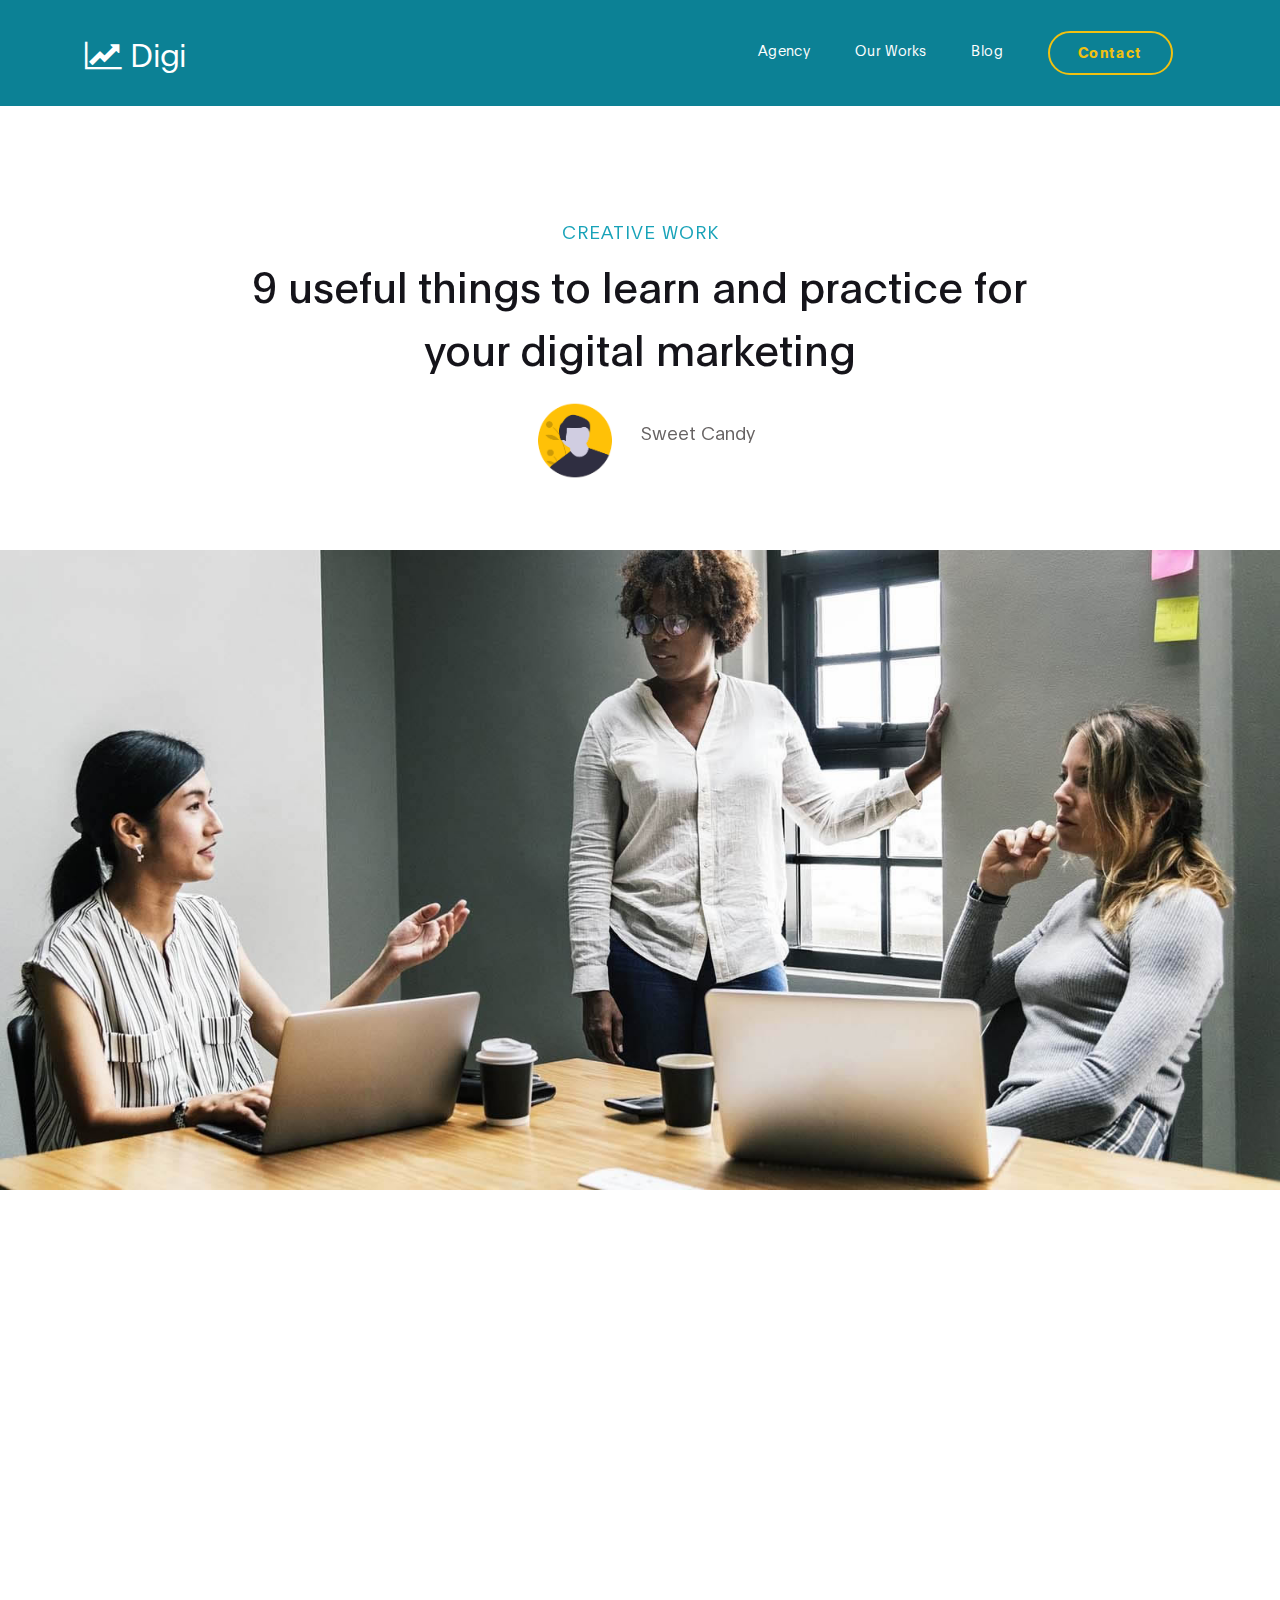
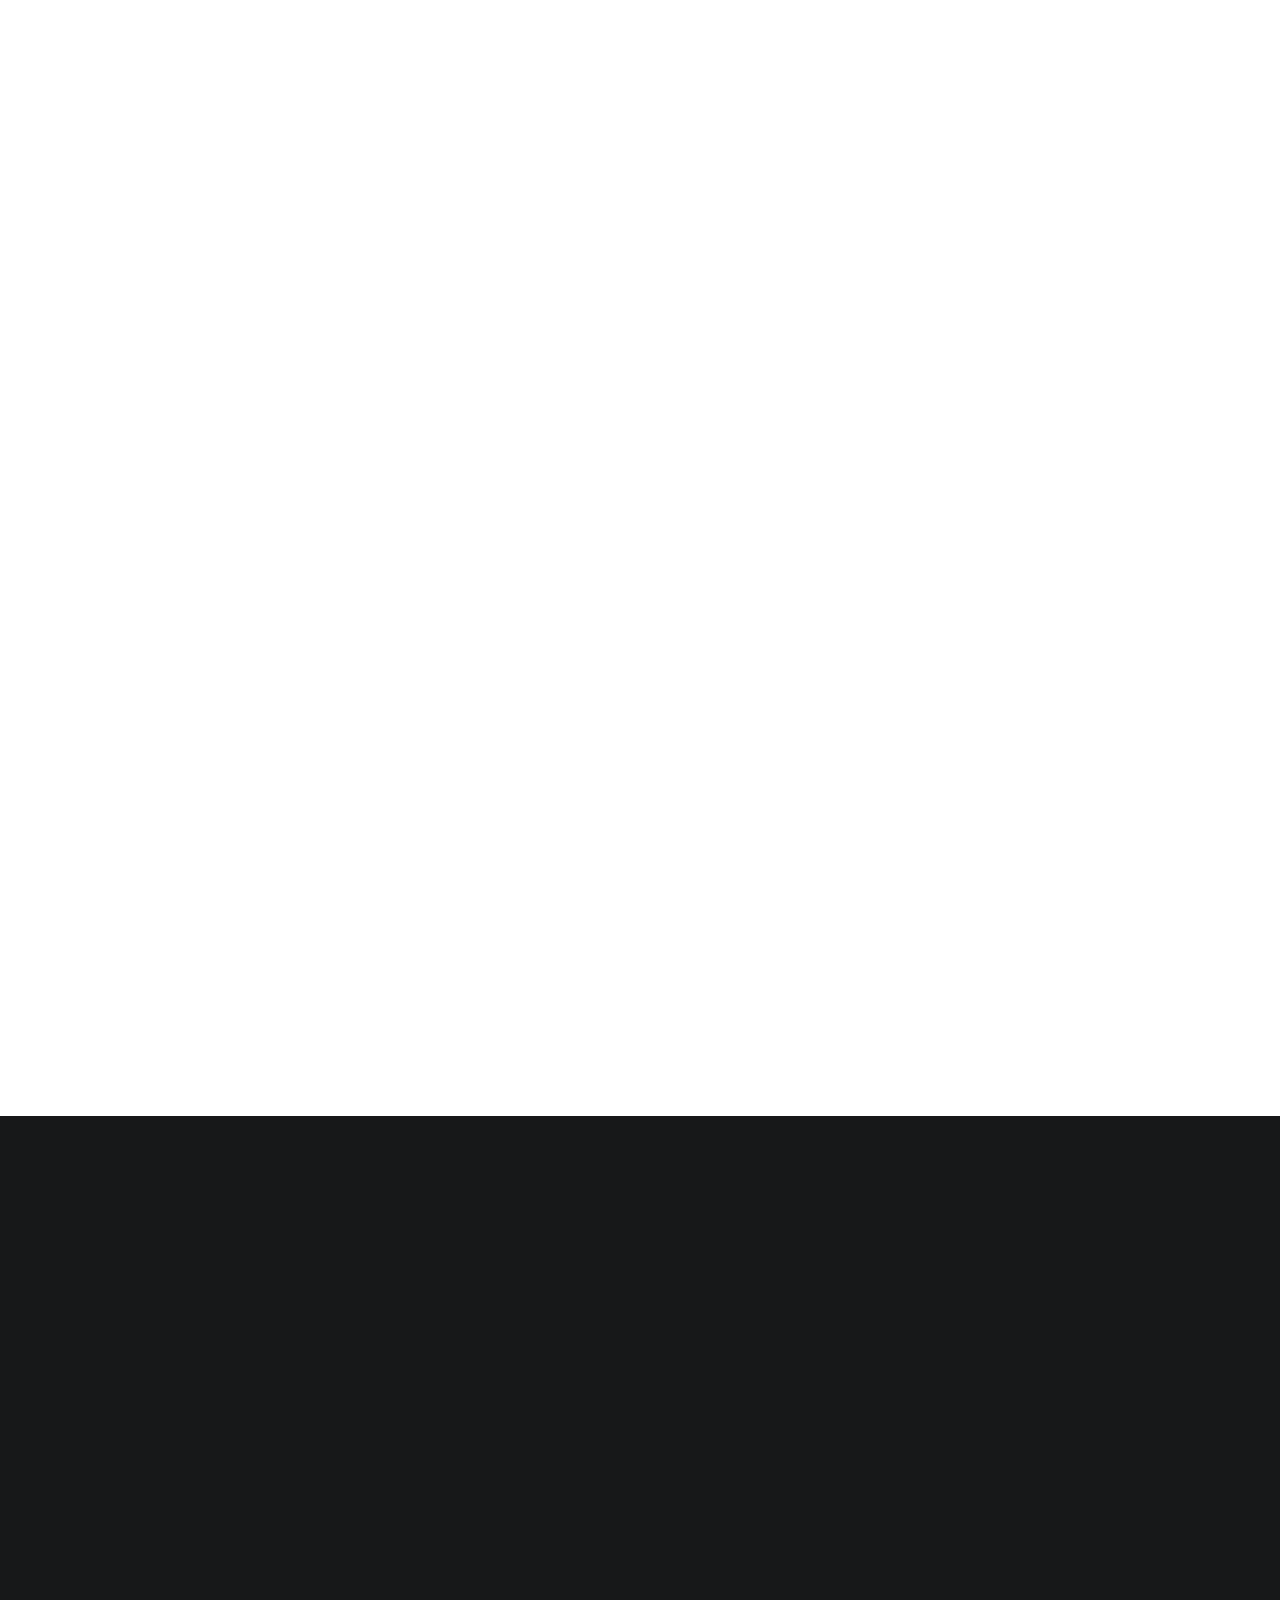
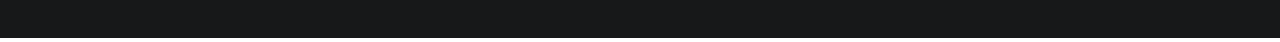
==== blog-detail.html @ eafa4940 "first push,to be revised though" ====
<!DOCTYPE html>
<html lang="en">
<head>

     <title>Digi</title>

     <meta charset="UTF-8">
     <meta http-equiv="X-UA-Compatible" content="IE=Edge">
     <meta name="description" content="">
     <meta name="keywords" content="">
     <meta name="author" content="">
     <meta name="viewport" content="width=device-width, initial-scale=1, maximum-scale=1">

     <link rel="stylesheet" href="css/bootstrap.min.css">
     <link rel="stylesheet" href="css/font-awesome.min.css">
     <link rel="stylesheet" href="css/aos.css">
     <link rel="stylesheet" href="css/owl.carousel.min.css">
     <link rel="stylesheet" href="css/owl.theme.default.min.css">

     <!-- MAIN CSS -->
     <link rel="stylesheet" href="css/templatemo-digital-trend.css">

</head>
<body>

     <!-- MENU BAR -->
    <nav class="navbar navbar-expand-lg position-relative">
        <div class="container">
            <a class="navbar-brand" href="index.html">
              <i class="fa fa-line-chart"></i>
              Digi
            </a>

            <button class="navbar-toggler" type="button" data-toggle="collapse" data-target="#navbarNav" aria-controls="navbarNav" aria-expanded="false"
                aria-label="Toggle navigation">
                <span class="navbar-toggler-icon"></span>
            </button>

            <div class="collapse navbar-collapse" id="navbarNav">
                <ul class="navbar-nav ml-auto">
                    <li class="nav-item">
                        <a href="index.html#about" class="nav-link">Agency</a>
                    </li>
                    <li class="nav-item">
                        <a href="index.html#project" class="nav-link">Our Works</a>
                    </li>
                    <li class="nav-item">
                        <a href="blog.html" class="nav-link">Blog</a>
                    </li>
                    <li class="nav-item">
                        <a href="contact.html" class="nav-link contact">Contact</a>
                    </li>
                </ul>
            </div>
        </div>
    </nav>


     <!-- BLOG DETAIL -->
     <section class="project-detail section-padding-half">
          <div class="container">
               <div class="row">

                    <div class="col-lg-9 mx-auto col-md-10 col-12 mt-lg-5 text-center" data-aos="fade-up">
                      <h4 class="blog-category text-info">Creative Work</h4>

                      <h1>9 useful things to learn and practice for your digital marketing</h1>

                      <div class="client-info">
                          <div class="d-flex justify-content-center align-items-center mt-3">
                            <img src="images/project/project-detail/male-avatar.png" class="img-fluid" alt="male avatar">

                            <p>Sweet Candy</p>
                          </div>
                      </div>
                    </div>

               </div>
          </div>
     </section>


     <div class="full-image text-center" data-aos="zoom-in">
       <img src="images/blog/blog-header-image.jpg" class="img-fluid" alt="blog header">
     </div>


     <!-- BLOG DETAIL -->
     <section class="project-detail">
          <div class="container">
               <div class="row">

                  <div class="col-lg-9 mx-auto col-md-11 col-12 my-5 pt-3" data-aos="fade-up">

                    <h2 class="mb-3">Etiam quis metus elementum, tempor risus vel, condimentum orci.</h2>

                    <p>Mauris in convallis nunc, non facilisis arcu. Nunc sapien nulla, interdum at diam non, aliquam vestibulum leo. Fusce laoreet malesuada ante, consectetur consequat ante tempor et. Quisque ac risus ligula.</p>

                    <p>Suspendisse bibendum tortor at est placerat auctor. Phasellus tortor est, bibendum eu ex eu, tincidunt efficitur nunc. Orci varius natoque penatibus et magnis dis parturient montes, nascetur ridiculus mus.</p>

                    <ul class="list-detail py-3">
                      <li><span>Quisque at condimentum est. Duis sollicitudin urna id elit pulvinar placerat. Ut ac dui in ex vulputate dictum.</span></li>

                      <li><span>Mauris vitae tellus nisi. Morbi rutrum lacus sit amet volutpat viverra.</span></li>

                      <li><span> Integer maximus sem ut ipsum blandit elementum. Nullam sollicitudin accumsan commodo.</span></li>
                    </ul>

                    <p>Sed leo nisl, posuere at molestie ac, suscipit auctor mauris. Etiam quis metus elementum, tempor risus vel, condimentum orci.</p>

                    <h2 class="mt-5 mb-3">Curabitur tempus vel libero lobortis feugiat</h2>

                    <p>Orci varius natoque penatibus et magnis dis parturient montes, nascetur ridiculus mus. Mauris in convallis nunc, non facilisis arcu. Nunc sapien nulla, interdum at diam non, aliquam vestibulum leo.</p>

                    <blockquote>Phasellus dapibus ex sed dolor blandit, efficitur iaculis ipsum scelerisque. Cras elementum nibh id felis sagittis, sit amet pellentesque ligula porttitor. Fusce laoreet malesuada ante, consectetur consequat ante tempor et. Quisque ac risus ligula.</blockquote>
                    </div>
               </div>

              <div class="col-lg-8 mx-auto mb-5 pb-5 col-12" data-aos="fade-up">

                <h3 class="my-3" data-aos="fade-up">Leave a comment</h3>

                <form action="#" method="get"  class="contact-form" data-aos="fade-up" data-aos-delay="300" role="form">
                  <div class="row">
                    <div class="col-lg-6 col-12">
                      <input type="text" class="form-control" name="name" placeholder="Name">
                    </div>

                    <div class="col-lg-6 col-12">
                      <input type="email" class="form-control" name="email" placeholder="Email">
                    </div>

                    <div class="col-lg-12 col-12">
                      <textarea class="form-control" rows="6" name="message" placeholder="Message"></textarea>
                    </div>

                    <div class="col-lg-5 mx-auto col-7">
                      <button type="submit" class="form-control" id="submit-button" name="submit">Submit Comment</button>
                    </div>
                  </div>
                </form>
              </div>

          </div>

     </section>


    <footer class="site-footer">
      <div class="container">
        <div class="row">

          <div class="col-lg-5 mx-lg-auto col-md-8 col-10">
            <h1 class="text-white" data-aos="fade-up" data-aos-delay="100">We make creative <strong>projects</strong> only.</h1>
          </div>

          <div class="col-lg-3 col-md-6 col-12" data-aos="fade-up" data-aos-delay="200">
            <h4 class="my-4">Contact Info</h4>

            <p class="mb-1">
              <i class="fa fa-phone mr-2 footer-icon"></i>
              +27 011 070 4224
            </p>

            <p>
              <a href="#">
                <i class="fa fa-envelope mr-2 footer-icon"></i>
                hello@mail.com
              </a>
            </p>
          </div>

          <div class="col-lg-3 col-md-6 col-12" data-aos="fade-up" data-aos-delay="300">
            <h4 class="my-4">Our Agency</h4>

            <p class="mb-1">
              <i class="fa fa-home mr-2 footer-icon"></i>
              WestCliff Drive, ParkView
            </p>
          </div>

          <div class="col-lg-4 mx-lg-auto text-center col-md-8 col-12" data-aos="fade-up" data-aos-delay="400">
            <p class="copyright-text">Copyright &copy; 2020 Lulamile
            <br>
            <a rel="nofollow noopener" href="https://google.com">Designed by: Le_Loux</a></p>
          </div>

          <div class="col-lg-4 mx-lg-auto col-md-6 col-12" data-aos="fade-up" data-aos-delay="500">

            <ul class="footer-link">
              <li><a href="#">Stories</a></li>
              <li><a href="#">Work with us</a></li>
              <li><a href="#">Privacy</a></li>
            </ul>
          </div>

          <div class="col-lg-3 mx-lg-auto col-md-6 col-12" data-aos="fade-up" data-aos-delay="600">
            <ul class="social-icon">
              <li><a href="#" class="fa fa-instagram"></a></li>
              <li><a href="#" class="fa fa-twitter"></a></li>
              <li><a href="#" class="fa fa-dribbble"></a></li>
              <li><a href="#" class="fa fa-behance"></a></li>
            </ul>
          </div>

        </div>
      </div>
    </footer>


     <!-- SCRIPTS -->
     <script src="js/jquery.min.js"></script>
     <script src="js/bootstrap.min.js"></script>
     <script src="js/aos.js"></script>
     <script src="js/owl.carousel.min.js"></script>
     <script src="js/custom.js"></script>

</body>
</html>
---- css/templatemo-digital-trend.css ----
@font-face {
      font-family: 'Plain-Regular';
      src: url('../fonts/Plain-Regular.woff2') format('woff2'),
          url('../fonts/Plain-Regular.woff') format('woff');
      font-weight: normal;
      font-style: normal;
  }

  @font-face {
      font-family: 'Plain-Light';
      src: url('../fonts/Plain-Light.woff2') format('woff2'),
          url('../fonts/Plain-Light.woff') format('woff');
      font-weight: bold;
      font-style: normal;
  }

  @font-face {
      font-family: 'Plain-Bold';
      src: url('../fonts/Plain-Bold.woff2') format('woff2'),
          url('../fonts/Plain-Bold.woff') format('woff');
      font-weight: bold;
      font-style: normal;
  }

  :root {
    --primary-color:        #057a8d;
    --secondary-color:      #f1c111;
    --white-color:          #ffffff;
    --dark-color:           #171819;
    --project-bg:           #f0f8ff;
    --menu-bg:              #0c8195;

    --title-color:          #15141a;
    --gray-color:           #909090;
    --link-color:           #404040;
    --p-color:              #666262;

    --base-font-family:     'Plain-Light', sans-serif;
    --title-font-family:    'Plain-Regular', sans-serif;
    --font-bold-family:     'Plain-Bold', sans-serif;
    --font-weight-bold:     bold;

    --h1-font-size:         42px;
    --h2-font-size:         32px;
    --h3-font-size:         24px;
    --p-font-size:          18px;
    --base-font-size:       16px;
    --menu-font-size:       14px;

    --border-radius-large:  100px;
    --border-radius-small:  5px;
  }

  body {
    background: var(--white-color);
    font-family: var(--base-font-family);
  }




  h1,h2,h3,h4,h5,h6 {
    font-family: var(--title-font-family);
    line-height: inherit;
  }

  h1 {
    color: var(--title-color);
    font-size: var(--h1-font-size);
  }

  h2 {
    font-size: var(--h2-font-size);
    font-weight: 100;
  }

  h3 {
    font-size: var(--h3-font-size);
    font-weight: 100;
    margin-bottom: 0;
  }

  h4 {
    color: var(--gray-color);
    font-family: var(--base-font-family);
    font-size: var(--p-font-size);
    letter-spacing: 1px;
    text-transform: uppercase;
  }

  p {
    color: var(--p-color);
    font-size: var(--p-font-size);
    line-height: 1.5em;
  }

  b,
  strong {
    letter-spacing: 0;
    color: var(--secondary-color);
  }


  /*  BLOCKQUOTES */
  .quote {
    position: relative;
    margin: 0;
  }

  .quote::after {
    content: "“";
    position: absolute;
    bottom: -80px;
    left: 20px;
    font-family: times;
    color: var(--gray-color);
    font-weight: var(--font-weight-bold);
    font-size: 14em;
    line-height: 0;
    opacity: 0.10;
  }

  blockquote {
    border-left: 5px solid rgba(0,0,0,0.05);
    display: block;
    margin: 42px 0;
    padding: 14px 22px;
    color: rgba(0,0,0,0.5);
  }


  /* BUTTON */
  .custom-btn {
    background: transparent;
    border: 2px solid var(--dark-color);
    border-radius: var(--border-radius-large);
    padding: 12px 26px 14px 26px;
    color: var(--dark-color);
    font-family: var(--title-font-family);
    font-size: var(--p-font-size);
    white-space: nowrap;
  }

  .custom-btn.btn-bg {
    background: var(--white-color);
    color: var(--primary-color);
    border-color: transparent;
	transition: all .3s ease;
  }

  .custom-btn:hover,
  .custom-btn:focus {
    background: var(--dark-color);
    color: var(--white-color);
    border-color: transparent;
  }




  * {
    -webkit-box-sizing: border-box;
    -moz-box-sizing: border-box;
    box-sizing: border-box;
  }

  *::before,
  *::after {
    -webkit-box-sizing: border-box;
    -moz-box-sizing: border-box;
    box-sizing: border-box;
  }

  a {
    color: var(--link-color);
    font-weight: normal;
    text-decoration: none;
  }

  a:hover,
  a:active,
  a:focus {
    color: var(--secondary-color);
    outline: none;
    text-decoration: none;
  }

  ::selection {
    background: var(--secondary-color);
    color: var(--white-color);
  }

  .section-padding {
    padding: 8em 0;
  }
  .section-padding-half {
    padding: 4em 0;
  }

  .google-map iframe {
    display: block;
    width: 100%;
  }





  .navbar {
    background: var(--menu-bg);
    z-index: 2;
    top: 0;
    right: 0;
    left: 0;
    padding: 1.5em;
  }

  .navbar-brand {
    color: var(--white-color);
    font-size: var(--h2-font-size);
  }

  .nav-link {
    color: var(--white-color);
    font-size: var(--menu-font-size);
    letter-spacing: 0.4px;
    margin: 0 1.6em;
    padding: 0.6em;
  }

  .nav-link.active,
  .nav-link:hover {
    color: var(--secondary-color);
  }

  .navbar-expand-lg .navbar-nav .nav-link {
    padding-right: 0;
    padding-left: 0;
  }

  .navbar-expand-lg .navbar-nav .nav-link.contact {
    border: 2px solid var(--secondary-color);
    border-radius: var(--border-radius-large);
    color: var(--secondary-color);
    font-family: var(--font-bold-family);
    padding: 0.6em 2em 0.8em 2em;
  }

  .navbar-expand-lg .navbar-nav .nav-link.contact:hover,
  .navbar-expand-lg .navbar-nav .nav-link.contact.active {
    background: var(--secondary-color);
    color: var(--white-color);
  }

  .navbar-nav .navbar-toggler-icon {
    background: none;
  }

  .navbar-toggler {
    border: 0;
    padding: 0;
    cursor: pointer;
    margin: 0 10px 0 0;
    width: 30px;
    height: 35px;
    outline: none;
  }

  .navbar-toggler:focus {
    outline: none;
  }

  .navbar-toggler[aria-expanded="true"] .navbar-toggler-icon {
    background: transparent;
  }

  .navbar-toggler[aria-expanded="true"] .navbar-toggler-icon::before,
  .navbar-toggler[aria-expanded="true"] .navbar-toggler-icon::after {
    transition: top 300ms 50ms ease, -webkit-transform 300ms 350ms ease;
    transition: top 300ms 50ms ease, transform 300ms 350ms ease;
    transition: top 300ms 50ms ease, transform 300ms 350ms ease, -webkit-transform 300ms 350ms ease;
    top: 0;
  }

  .navbar-toggler[aria-expanded="true"] .navbar-toggler-icon::before {
    transform: rotate(45deg);
  }

  .navbar-toggler[aria-expanded="true"] .navbar-toggler-icon::after {
    transform: rotate(-45deg);
  }

  .navbar-toggler .navbar-toggler-icon {
    background: var(--white-color);
    transition: background 10ms 300ms ease;
    display: block;
    width: 30px;
    height: 2px;
    position: relative;
  }

  .navbar-toggler .navbar-toggler-icon::before,
  .navbar-toggler .navbar-toggler-icon::after {
    transition: top 300ms 350ms ease, -webkit-transform 300ms 50ms ease;
    transition: top 300ms 350ms ease, transform 300ms 50ms ease;
    transition: top 300ms 350ms ease, transform 300ms 50ms ease, -webkit-transform 300ms 50ms ease;
    position: absolute;
    right: 0;
    left: 0;
    background: var(--white-color);
    width: 30px;
    height: 2px;
    content: '';
  }

  .navbar-toggler .navbar-toggler-icon::before {
    top: -8px;
  }

  .navbar-toggler .navbar-toggler-icon::after {
    top: 8px;
  }





  .hero {
    position: relative;
    padding: 5em 0;
    overflow: hidden;
  }

  .hero-bg {
    background: linear-gradient(170deg, var(--primary-color) 64%, var(--white-color) 30%);
  }

  .hero-image {
    position: relative;
    top: 2em;
  }





  .project {
    background: var(--project-bg);
  }

  .project-wrapper {
    position: relative;
  }

  .project-wrapper img {
    border-radius: var(--border-radius-small);
  }

  .project-info {
    background: var(--white-color);
    border-radius: var(--border-radius-small);
    position: absolute;
    bottom: 32px;
    right: 32px;
    left: 32px;
    width: 90%;
    padding: 32px;
  }

  .project-info small {
    font-family: Plain-Bold;
    color: var(--gray-color);
    position: relative;
    top: 2px;
  }

  .project-info a {
    color: var(--primary-color);
  }

  .project-info .project-icon {
    background: var(--primary-color);
  }

  .project-icon {
    position: absolute;
    right: 30px;
    top: 40px;
    background: var(--dark-color);
    border-radius: var(--border-radius-large);
    color: var(--white-color);
    font-size: var(--h2-font-size);
    width: 40px;
    height: 40px;
    line-height: 40px;
    text-align: center;
    padding-left: 5px;
  }

  .owl-theme .owl-dots .owl-dot {
    outline: none;
  }

  .owl-theme .owl-dots .owl-dot span {
    background: var(--gray-color);
    width: 50px;
    height: 3px;
    margin:  35px 5px;
  }

  .owl-theme .owl-dots .owl-dot.active span,
  .owl-theme .owl-dots .owl-dot:hover span {
    background: var(--secondary-color);
  }

  .list-detail {
    margin-left: 1em;
    padding-left: 1em;
    position: relative;
  }

  .list-detail li {
    display: block;
    list-style: none;
    margin: 0.6em 0 0 0.8em;
  }

  .list-detail li::before {
    content: "";
    width: 0;
    height: 0;
    border-width: 0 16px 16px 0;
    border-color: transparent var(--secondary-color) transparent transparent;
    border-style: solid;
    position: absolute;
    left: 0;
  }

  .list-detail span {
    position: relative;
    bottom: 5px;
  }

  .client-info img {
    width: 100px;
    margin-right: 1em;
  }



/* ABOUT */

  .about {
    position: relative;
    overflow: hidden;
  }

  .about-image img {
    display: block;
    margin: 0 auto;
  }



  /*---------------------------------------
      BLOG
  -----------------------------------------*/

  .blog-header {
    border-radius: var(--border-radius-small);
    position: relative;
    overflow: hidden;
  }

  .blog-header img {
    border-radius: var(--border-radius-small);
    display: block;
  }

  .blog-header-info {
    background: linear-gradient(transparent,rgba(0,0,0,0.95));
    position: absolute;
    right: 0;
    left: 0;
    bottom: 0;
    padding: 2em;
  }

  .blog-header-info h3 {
    max-width: 80%;
  }

  .blog-header-info a {
    color: var(--white-color);
  }

  .blog-header-info a:hover {
    color: var(--secondary-color);
  }

  .blog-sidebar img {
    border-radius: var(--border-radius-small);
    width: 159px;
    margin-right: 22px;
  }

  .blog-sidebar h3 {
    font-size: 18px;
  }



  /*---------------------------------------
     CONTACT
  -----------------------------------------*/

  .newsletter-form .form-control,
  .contact-form .form-control {
    box-shadow: none;
    background: var(--project-bg);
    border: 0;
    padding: 1.7em 1.3em;
    margin: 14px 0;
  }

  .newsletter-form button,
  .contact-form #submit-button {
    background: var(--primary-color);
    border-radius: var(--border-radius-large);
    color: var(--white-color);
    cursor: pointer;
    font-size: var(--p-font-size);
    line-height: 0px;
    padding: 1.5em 1.3em;
  }

  .newsletter-form button {
    background: var(--secondary-color);
  }



  /*---------------------------------------
     FOOTER
  -----------------------------------------*/

  .site-footer {
    background: var(--dark-color);
    padding: 7em 0 6em 0;
  }

  .site-footer a {
    color: var(--p-color);
  }

  .site-footer a:hover,
  .footer-icon {
    color: var(--secondary-color);
  }

  .footer-link li {
    display: inline-block;
    list-style: none;
    margin: 0 10px;
  }

  .copyright-text,
  .footer-link,
  .site-footer .social-icon {
    margin-top: 6em;
  }

  .copyright-text {
    margin-top: 5.3em;
  }



  /*---------------------------------------
     SOCIAL ICON
  -----------------------------------------*/

  .social-icon {
    position: relative;
    padding: 0;
    margin: 4em 0 0 0;
  }

  .social-icon li {
    display: inline-block;
    list-style: none;
  }

  .social-icon li a {
    text-decoration: none;
    display: inline-block;
    font-size: var(--base-font-size);
    margin: 10px;
    text-align: center;
  }



  /*---------------------------------------
     RESPONSIVE STYLES
  -----------------------------------------*/

  @media screen and (min-width: 1200px) {

    .about-info h2 {
      max-width: 70%;
    }
  }

  @media screen and (min-width: 991px) {

    .project h2 {
      max-width: 32%;
      margin: 0 auto;
    }
  }

  @media screen and (max-width: 991px) {

    .hero {
      padding-top: 14em;
    }

    .hero-text {
      bottom: 2em;
    }

    .navbar {
      padding: 1em;
    }

    .navbar-collapse {
      text-align: center;
      padding: 2.5em 0;
    }

    .nav-link {
      display: inline-block;
    }

    .navbar-expand-lg .navbar-nav .nav-link.contact {
      margin: 1em 0;
    }

    .copyright-text,
    .footer-link,
    .site-footer .social-icon {
      margin-top: 3em;
      padding: 0;
      text-align: left;
    }
  }

  @media screen and (max-width: 767px) {

    h1 {
      font-size: 36px;
    }

    h2 {
      font-size: 28px;
    }

    h3 {
      font-size: 22px;
    }

    .project-info {
      right: 0;
      left: 0;
      margin: 0 auto;
    }

    .footer-link,
    .site-footer .social-icon {
      margin-top: 1em;
    }

    .copyright-text {
      margin: 2.5em 0 1em 0;
    }

    .footer-link li {
      margin-left: 0;
    }
  }
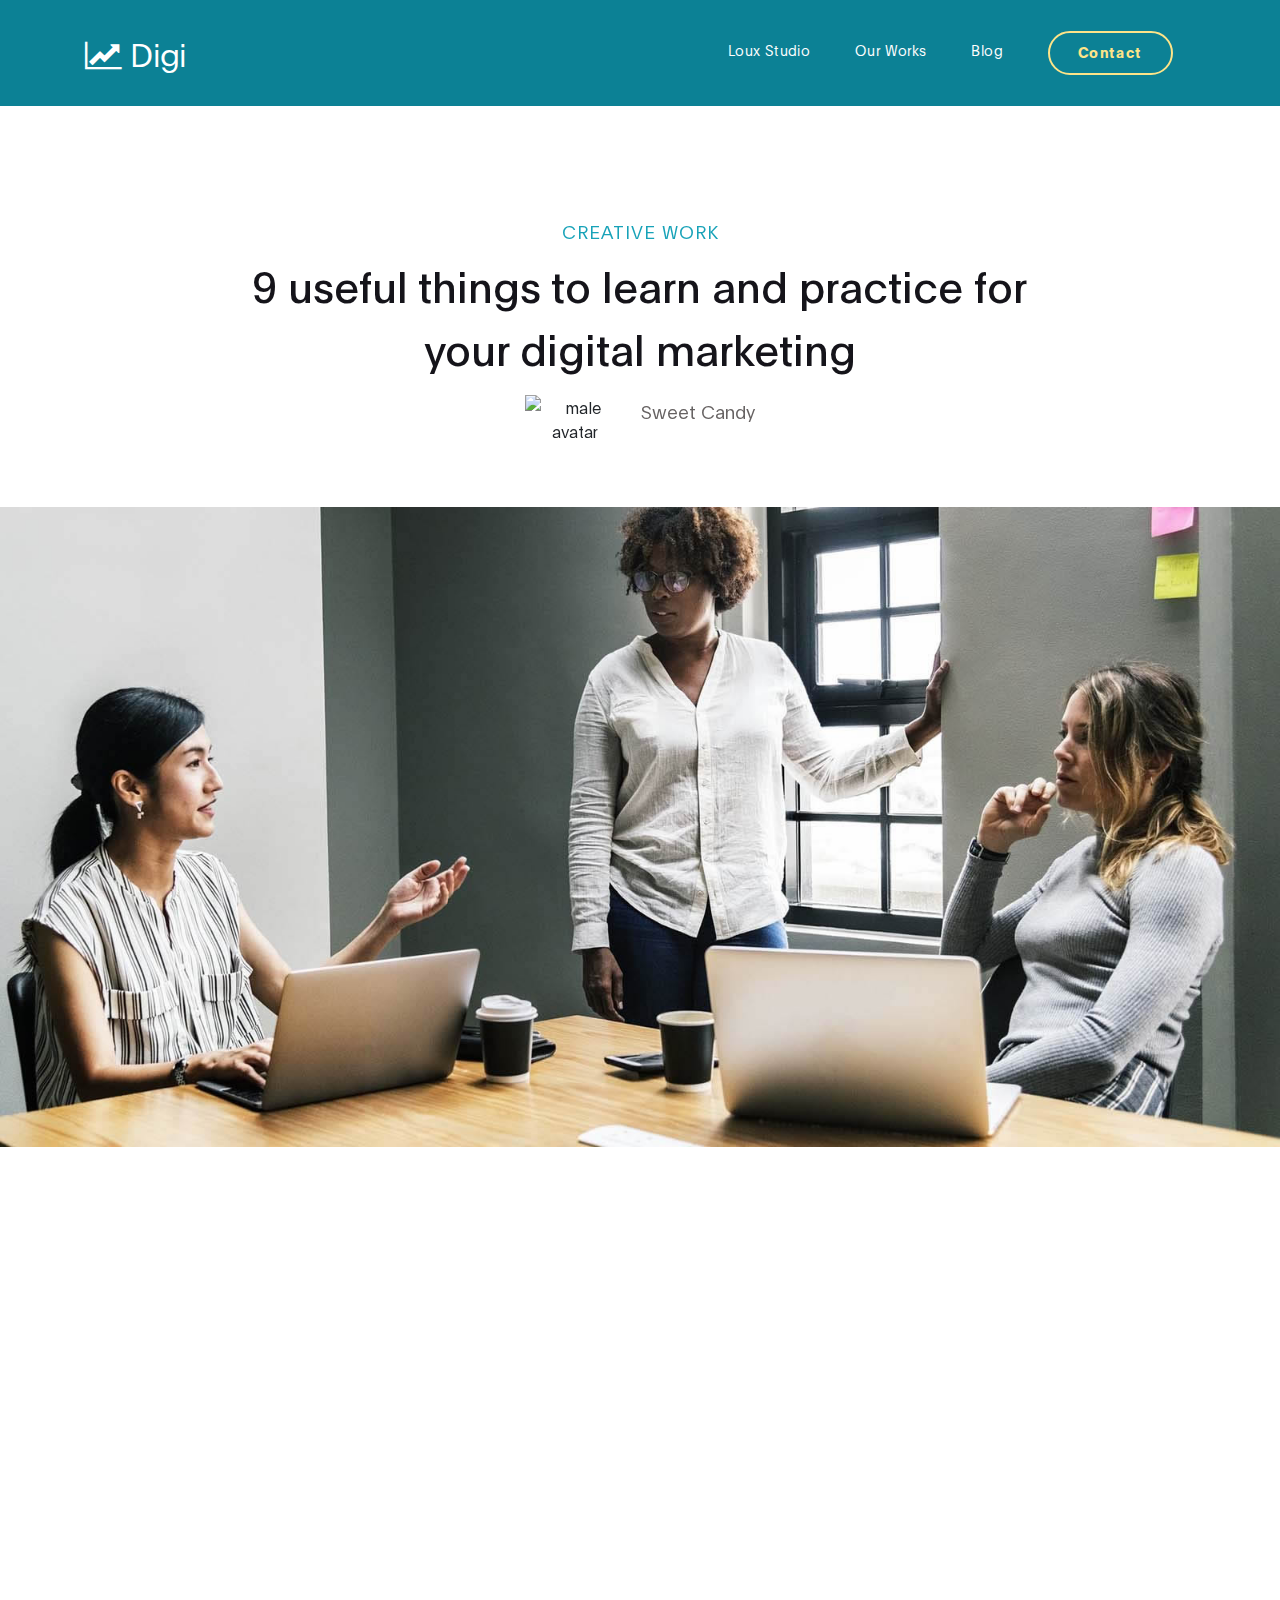
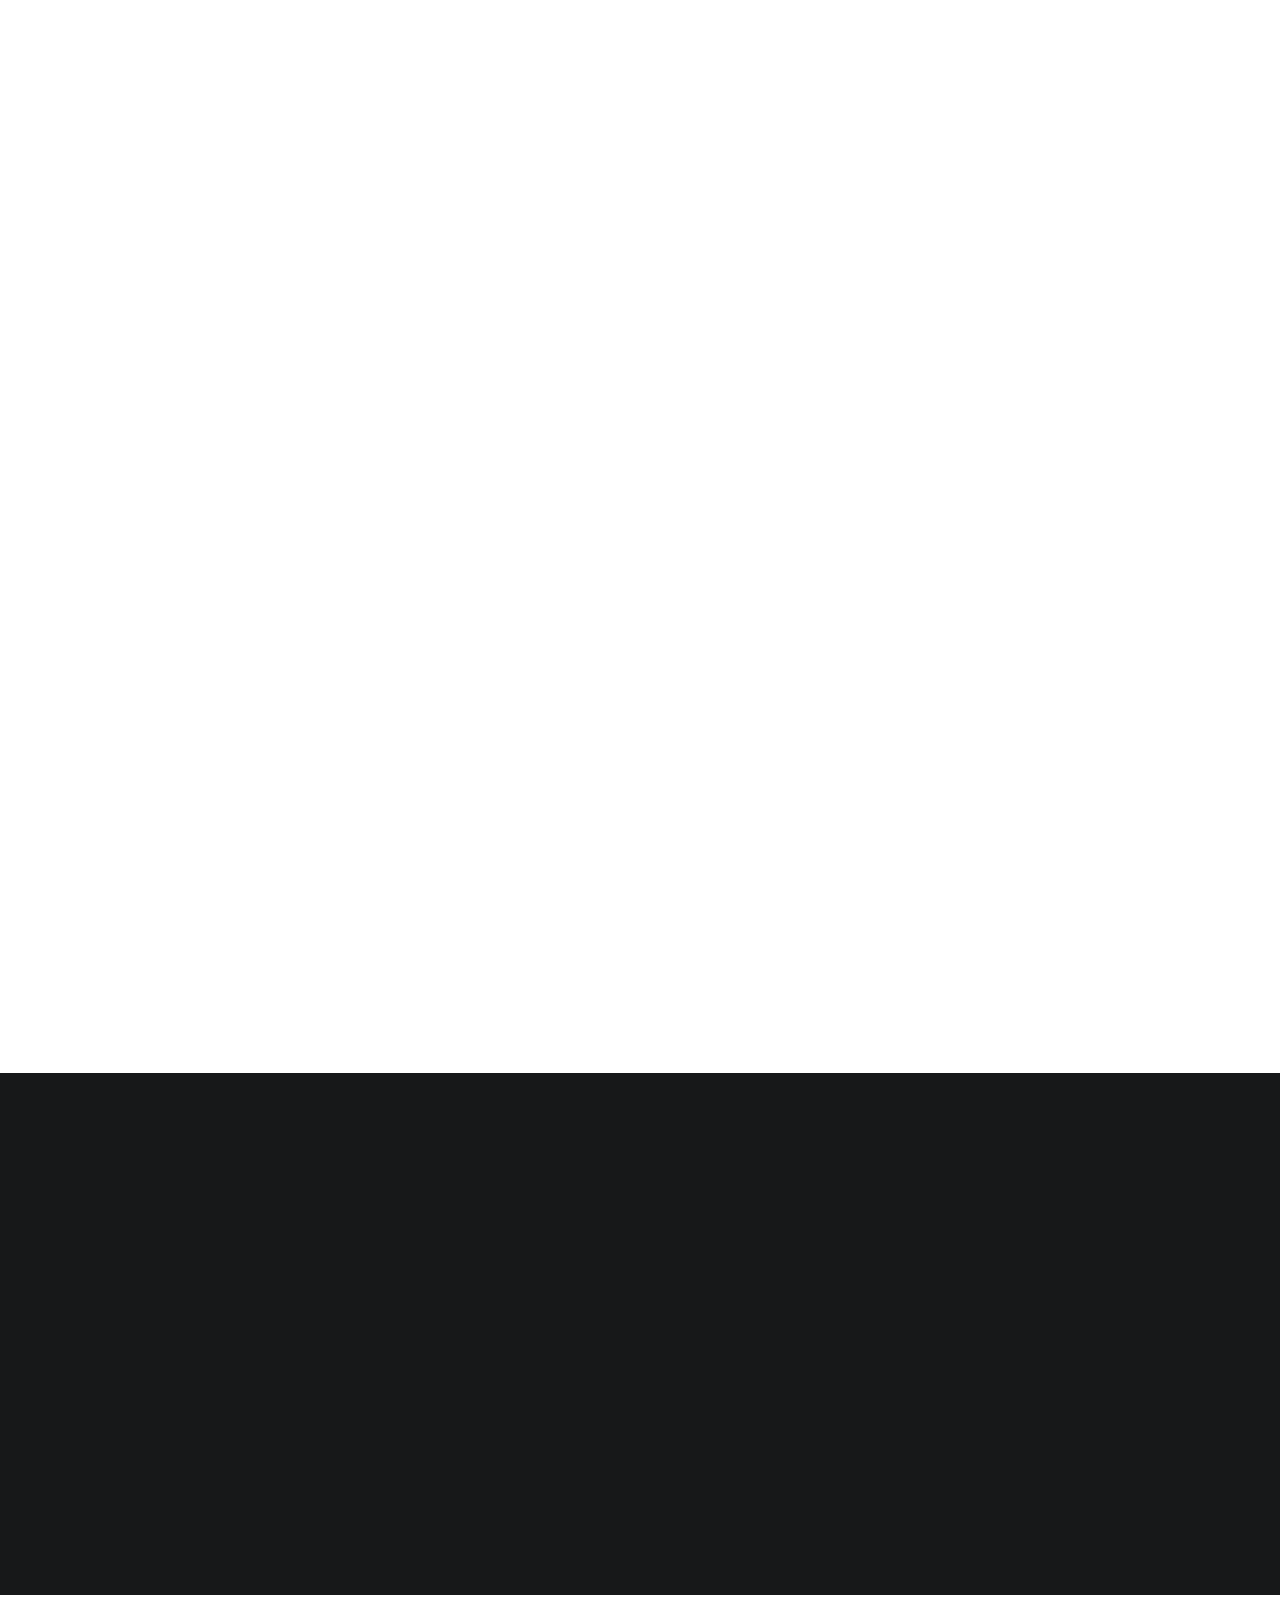
==== commit 6e041744: "changed the site color theme" ====
--- a/blog-detail.html
+++ b/blog-detail.html
@@ -39,7 +39,7 @@
             <div class="collapse navbar-collapse" id="navbarNav">
                 <ul class="navbar-nav ml-auto">
                     <li class="nav-item">
-                        <a href="index.html#about" class="nav-link">Agency</a>
+                        <a href="index.html#about" class="nav-link">Loux Studio</a>
                     </li>
                     <li class="nav-item">
                         <a href="index.html#project" class="nav-link">Our Works</a>
@@ -165,7 +165,7 @@
             <p>
               <a href="#">
                 <i class="fa fa-envelope mr-2 footer-icon"></i>
-                hello@mail.com
+                loux@mail.com
               </a>
             </p>
           </div>
--- a/css/templatemo-digital-trend.css
+++ b/css/templatemo-digital-trend.css
@@ -25,7 +25,7 @@
 
   :root {
     --primary-color:        #057a8d;
-    --secondary-color:      #f1c111;
+    --secondary-color:      #fde489;
     --white-color:          #ffffff;
     --dark-color:           #171819;
     --project-bg:           #f0f8ff;
